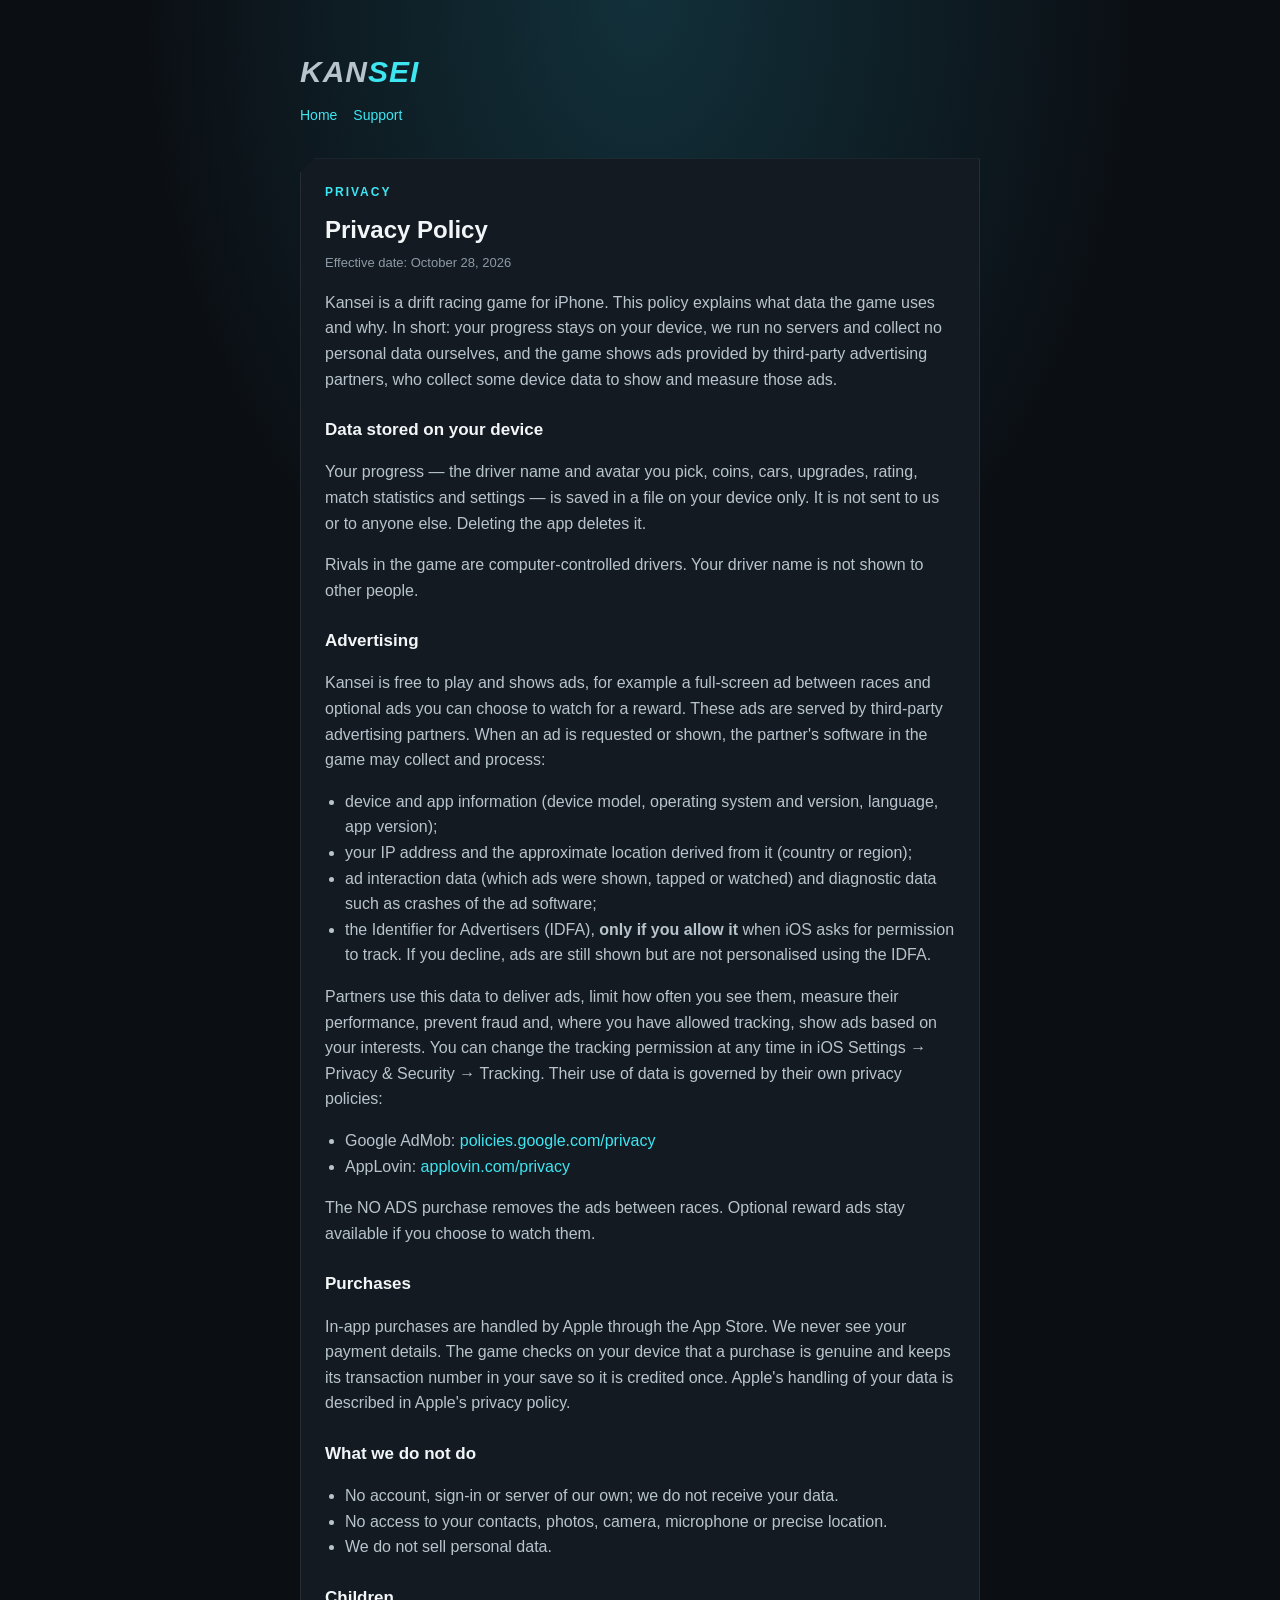
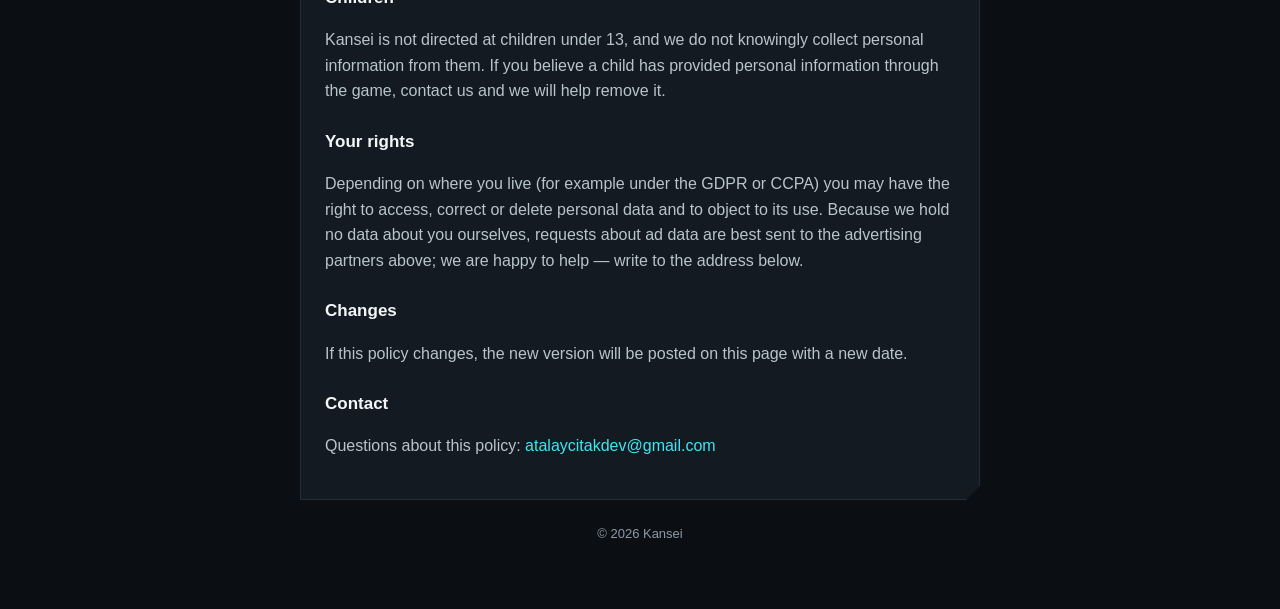
==== privacy.html @ 020518c0 "Kansei support and privacy pages Co-Authored-By: Claude Opus 5.5 <noreply@anthropic.com>" ====
<!doctype html>
<html lang="en">
<head>
  <meta charset="utf-8">
  <meta name="viewport" content="width=device-width, initial-scale=1">
  <title>Kansei — Privacy Policy</title>
  <link rel="stylesheet" href="style.css">
</head>
<body>
<main>
  <header>
    <p class="brand">Kan<span>sei</span></p>
    <nav><a href="index.html">Home</a><a href="support.html">Support</a></nav>
  </header>

  <section>
    <p class="overline">Privacy</p>
    <h1>Privacy Policy</h1>
    <p class="updated">Effective date: October 28, 2026</p>


  <p>Kansei is a drift racing game for iPhone. This policy explains what data the game uses and why. In short: your
  progress stays on your device, we run no servers and collect no personal data ourselves, and the game shows ads
  provided by third-party advertising partners, who collect some device data to show and measure those ads.</p>

  <h2>Data stored on your device</h2>
  <p>Your progress — the driver name and avatar you pick, coins, cars, upgrades, rating, match statistics and settings —
  is saved in a file on your device only. It is not sent to us or to anyone else. Deleting the app deletes it.</p>
  <p>Rivals in the game are computer-controlled drivers. Your driver name is not shown to other people.</p>

  <h2>Advertising</h2>
  <p>Kansei is free to play and shows ads, for example a full-screen ad between races and optional ads you can choose
  to watch for a reward. These ads are served by third-party advertising partners. When an ad is requested or shown,
  the partner's software in the game may collect and process:</p>
  <ul>
    <li>device and app information (device model, operating system and version, language, app version);</li>
    <li>your IP address and the approximate location derived from it (country or region);</li>
    <li>ad interaction data (which ads were shown, tapped or watched) and diagnostic data such as crashes of the ad
    software;</li>
    <li>the Identifier for Advertisers (IDFA), <strong>only if you allow it</strong> when iOS asks for permission to
    track. If you decline, ads are still shown but are not personalised using the IDFA.</li>
  </ul>
  <p>Partners use this data to deliver ads, limit how often you see them, measure their performance, prevent fraud and,
  where you have allowed tracking, show ads based on your interests. You can change the tracking permission at any time
  in iOS Settings &rarr; Privacy &amp; Security &rarr; Tracking. Their use of data is governed by their own privacy
  policies:</p>
  <ul>
    <li>Google AdMob: <a href="https://policies.google.com/privacy">policies.google.com/privacy</a></li>
    <li>AppLovin: <a href="https://www.applovin.com/privacy/">applovin.com/privacy</a></li>
  </ul>
  <p>The NO ADS purchase removes the ads between races. Optional reward ads stay available if you choose to watch them.</p>

  <h2>Purchases</h2>
  <p>In-app purchases are handled by Apple through the App Store. We never see your payment details. The game checks
  on your device that a purchase is genuine and keeps its transaction number in your save so it is credited once.
  Apple's handling of your data is described in Apple's privacy policy.</p>

  <h2>What we do not do</h2>
  <ul>
    <li>No account, sign-in or server of our own; we do not receive your data.</li>
    <li>No access to your contacts, photos, camera, microphone or precise location.</li>
    <li>We do not sell personal data.</li>
  </ul>

  <h2>Children</h2>
  <p>Kansei is not directed at children under 13, and we do not knowingly collect personal information from them.
  If you believe a child has provided personal information through the game, contact us and we will help remove it.</p>

  <h2>Your rights</h2>
  <p>Depending on where you live (for example under the GDPR or CCPA) you may have the right to access, correct or
  delete personal data and to object to its use. Because we hold no data about you ourselves, requests about ad data
  are best sent to the advertising partners above; we are happy to help — write to the address below.</p>

  <h2>Changes</h2>
  <p>If this policy changes, the new version will be posted on this page with a new date.</p>

  <h2>Contact</h2>
  <p>Questions about this policy: <a href="mailto:atalaycitakdev@gmail.com?subject=Kansei%20privacy">atalaycitakdev@gmail.com</a></p>
  </section>

  <footer>© 2026 Kansei</footer>
</main>
</body>
</html>
---- style.css ----
:root {
  --bg: #0B0F14;
  --panel: #141A21;
  --ice: #3EE6F2;
  --gold: #FFC93C;
  --text: #F2F6F8;
  --text-2: #B8C4CC;
  --muted: #8C9AA6;
  --stroke: rgba(255, 255, 255, 0.08);
  color-scheme: dark;
}
* { box-sizing: border-box; }
body {
  margin: 0;
  background: radial-gradient(ellipse at top, #12303A 0%, var(--bg) 55%) fixed, var(--bg);
  color: var(--text);
  font: 16px/1.6 -apple-system, BlinkMacSystemFont, "Segoe UI", Roboto, sans-serif;
}
main { max-width: 720px; margin: 0 auto; padding: 48px 20px 64px; }
header { margin-bottom: 32px; }
.brand { font-weight: 900; font-style: italic; font-size: 30px; letter-spacing: 1px; text-transform: uppercase; margin: 0; }
.brand span { color: var(--ice); }
nav { margin-top: 8px; font-size: 14px; }
nav a { margin-right: 16px; }
section {
  background: var(--panel);
  border: 1px solid var(--stroke);
  clip-path: polygon(14px 0, 100% 0, 100% calc(100% - 14px), calc(100% - 14px) 100%, 0 100%, 0 14px);
  padding: 24px;
  margin-bottom: 24px;
}
.overline {
  font-size: 12px; font-weight: 700; letter-spacing: 2px; text-transform: uppercase;
  color: var(--ice); margin: 0 0 8px;
}
h1 { font-size: 24px; margin: 0 0 4px; }
h2 { font-size: 17px; margin: 24px 0 4px; }
p, li { color: var(--text-2); }
ul { padding-left: 20px; }
.updated { color: var(--muted); font-size: 13px; margin-top: 0; }
a { color: var(--ice); text-decoration: none; }
a:hover { text-decoration: underline; }
footer { color: var(--muted); font-size: 13px; text-align: center; }
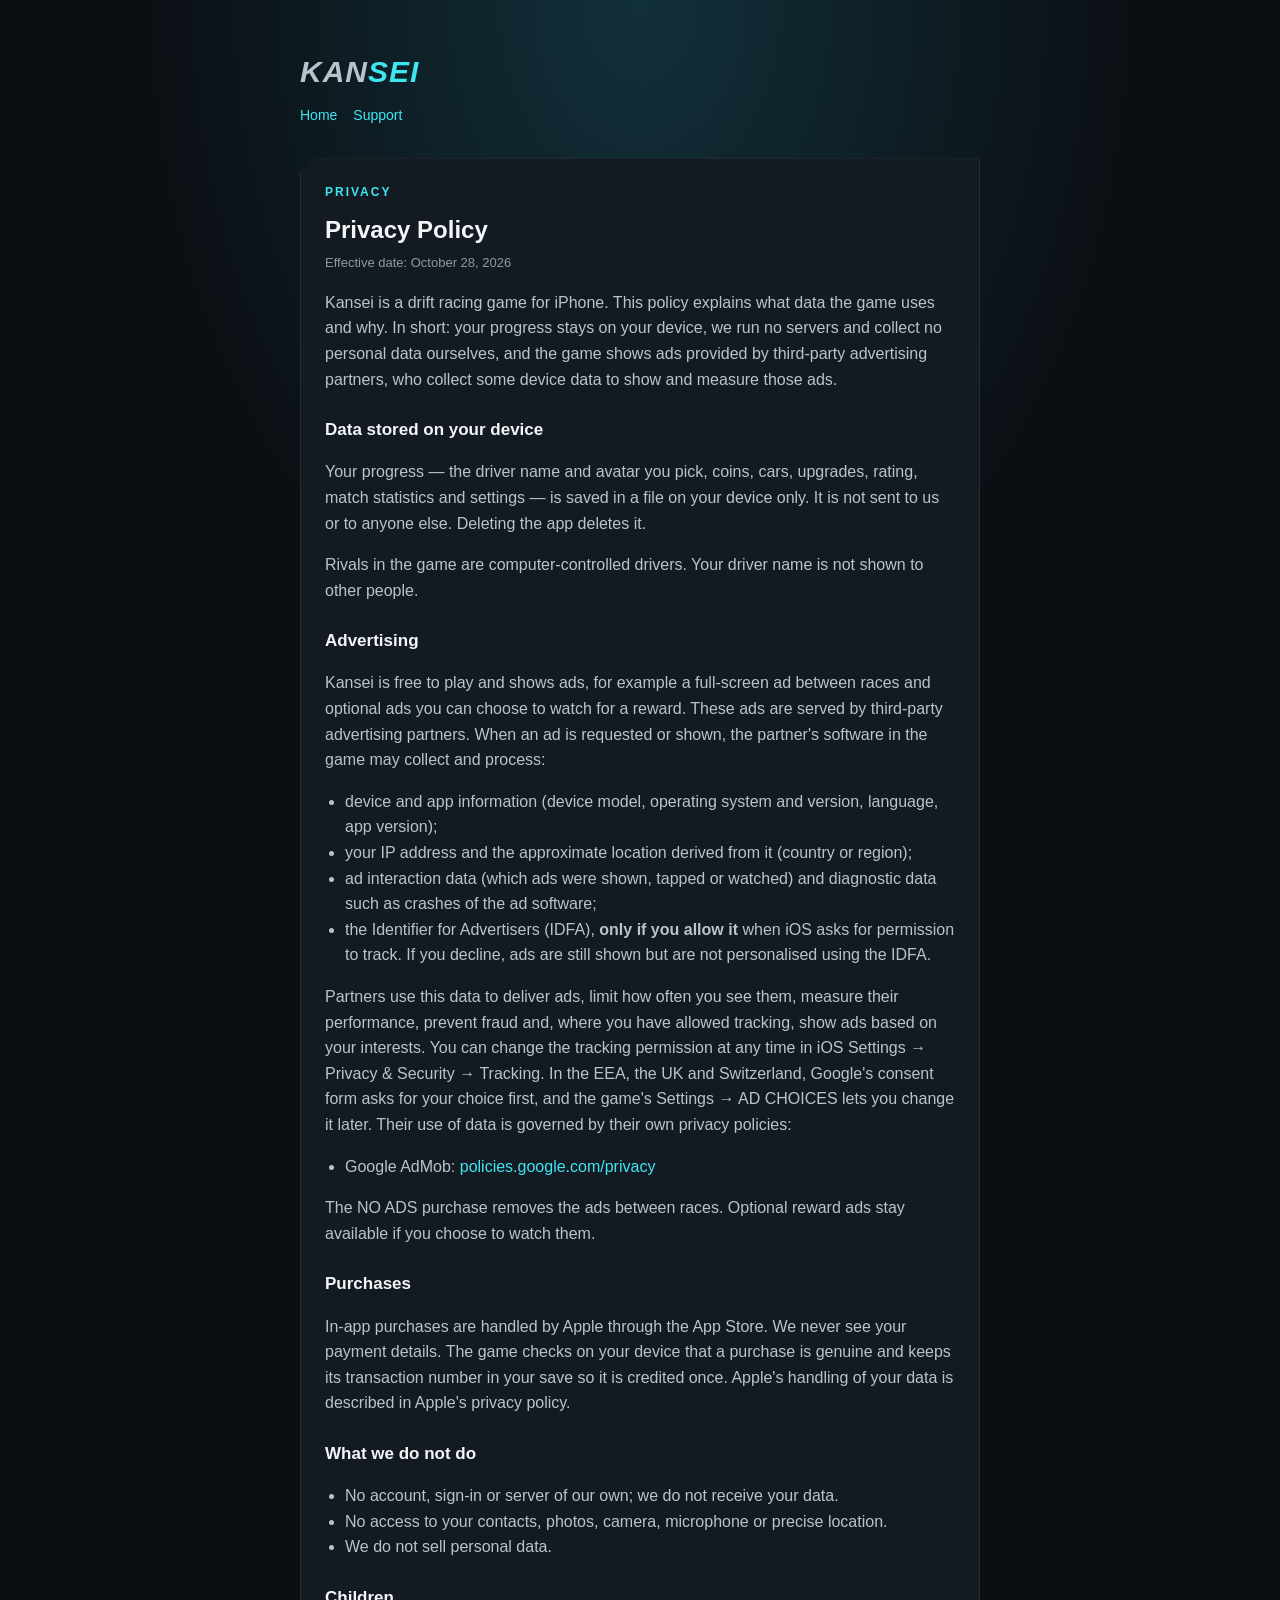
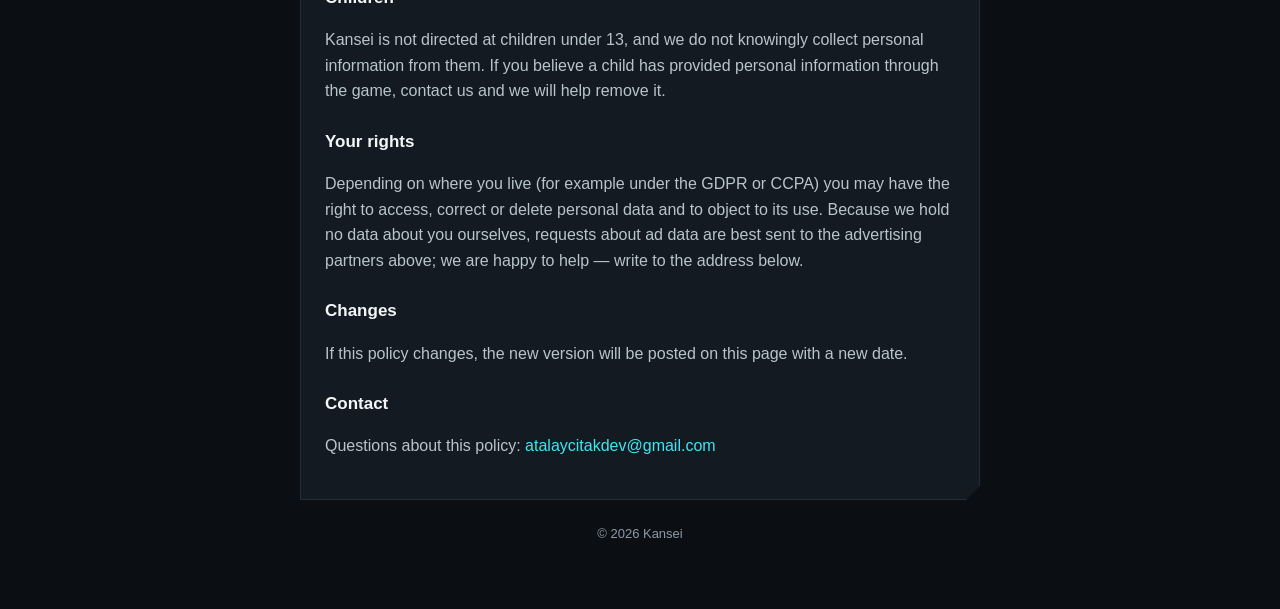
==== commit b56f2f18: "Privacy: ads are Google AdMob only (AppLovin removed); consent form and AD CHOICES for EEA/UK Co-Aut" ====
--- a/privacy.html
+++ b/privacy.html
@@ -42,11 +42,11 @@
   </ul>
   <p>Partners use this data to deliver ads, limit how often you see them, measure their performance, prevent fraud and,
   where you have allowed tracking, show ads based on your interests. You can change the tracking permission at any time
-  in iOS Settings &rarr; Privacy &amp; Security &rarr; Tracking. Their use of data is governed by their own privacy
+  in iOS Settings &rarr; Privacy &amp; Security &rarr; Tracking. In the EEA, the UK and Switzerland, Google's consent form
+  asks for your choice first, and the game's Settings &rarr; AD CHOICES lets you change it later. Their use of data is governed by their own privacy
   policies:</p>
   <ul>
     <li>Google AdMob: <a href="https://policies.google.com/privacy">policies.google.com/privacy</a></li>
-    <li>AppLovin: <a href="https://www.applovin.com/privacy/">applovin.com/privacy</a></li>
   </ul>
   <p>The NO ADS purchase removes the ads between races. Optional reward ads stay available if you choose to watch them.</p>
 
